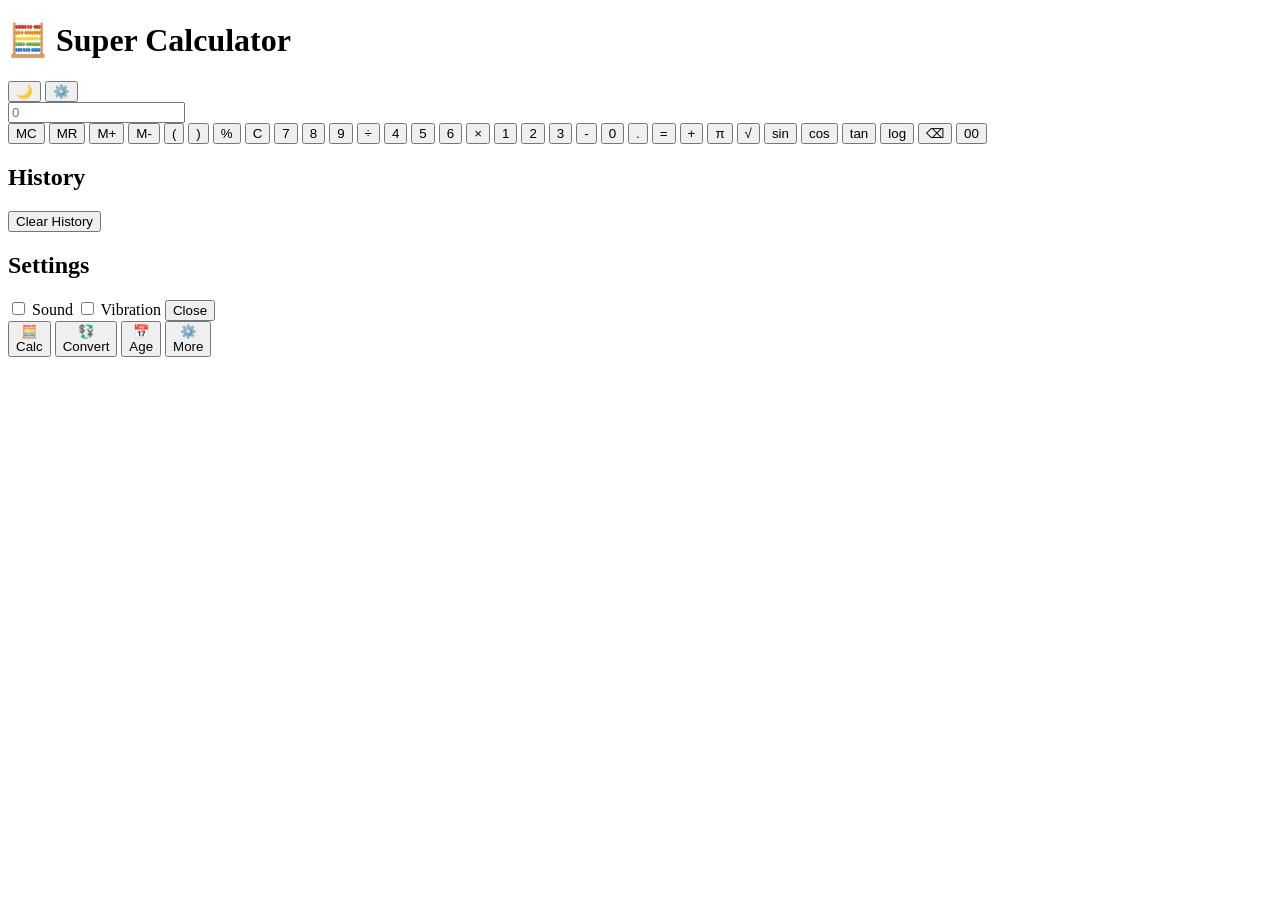
==== index.html @ e0eda681 "Update and rename intex.html to index.html" ====
<!DOCTYPE html>
<html lang="en">
<head>
<meta charset="UTF-8">
<meta name="viewport" content="width=device-width, initial-scale=1.0">

<title>Super Calculator Pro</title>

<link rel="stylesheet" href="style.css">

</head>

<body>

<!-- Animated Background -->
<div class="background"></div>

<!-- Calculator -->
<div class="calculator">

    <!-- Header -->
    <div class="header">

        <h1>🧮 Super Calculator</h1>

        <div class="header-buttons">

            <button id="themeBtn">🌙</button>

            <button id="settingsBtn">⚙️</button>

        </div>

    </div>

    <!-- Clock -->
    <div class="top-bar">

        <span id="liveDate"></span>

        <span id="liveClock"></span>

    </div>

    <!-- Display -->
    <div class="display">

        <div id="history"></div>

        <input
            id="result"
            type="text"
            readonly
            placeholder="0">

    </div>

    <!-- Buttons -->

    <div class="buttons">

        <!-- Row 1 -->

        <button>MC</button>
        <button>MR</button>
        <button>M+</button>
        <button>M-</button>

        <!-- Row 2 -->

        <button>(</button>
        <button>)</button>
        <button>%</button>
        <button>C</button>

        <!-- Row 3 -->

        <button>7</button>
        <button>8</button>
        <button>9</button>
        <button>÷</button>

        <!-- Row 4 -->

        <button>4</button>
        <button>5</button>
        <button>6</button>
        <button>×</button>

        <!-- Row 5 -->

        <button>1</button>
        <button>2</button>
        <button>3</button>
        <button>-</button>

        <!-- Row 6 -->

        <button>0</button>
        <button>.</button>
        <button>=</button>
        <button>+</button>

        <!-- Scientific -->

        <button>π</button>
        <button>√</button>
        <button>sin</button>
        <button>cos</button>

        <button>tan</button>
        <button>log</button>
        <button>⌫</button>
        <button>00</button>

    </div>

</div>

<!-- History Panel -->

<div class="history-panel">

<h2>History</h2>

<div id="historyList"></div>

<button id="clearHistory">

Clear History

</button>

</div>

<!-- Settings Popup -->

<div class="popup" id="settingsPopup">

<div class="popup-box">

<h2>Settings</h2>

<label>

<input type="checkbox" id="soundToggle">

Sound

</label>

<label>

<input type="checkbox" id="vibrationToggle">

Vibration

</label>

<button id="closePopup">

Close

</button>

</div>

</div>
<!-- Converter Page -->


<div id="converterPage" class="page" style="display:none;">

    <h2>🔄 Unit Converter</h2>

    <select id="converterType">
        <option value="length">📏 Length</option>
<option value="weight">⚖️ Weight</option>
<option value="temperature">🌡️ Temperature</option>
<option value="area">🟩 Area</option>
<option value="volume">🧪 Volume</option>
<option value="speed">🚗 Speed</option>
<option value="data">💾 Data Storage</option>
<option value="time">⏰ Time</option>
<option value="currency">💱 Currency</option>
    </select>

    <input
        type="number"
        id="converterInput"
        placeholder="Enter Value">
        
        <select id="fromUnit">
</select>

<select id="toUnit">
</select>

<button id="swapBtn">🔄 Swap Units</button>

    <button id="convertBtn">
        Convert
    </button>
    <button id="swapBtn">🔄 Swap Units</button>

    <h3 id="converterResult">
        Result
    </h3>

</div>
<!-- Bottom Navigation -->

<div class="bottom-nav">

<button class="nav-btn active">🧮<br>Calc</button>

<button class="nav-btn">💱<br>Convert</button>

<button class="nav-btn">📅<br>Age</button>

<button class="nav-btn">⚙️<br>More</button>

</div>


<script src="Script.js"></script>

</body>
</html>
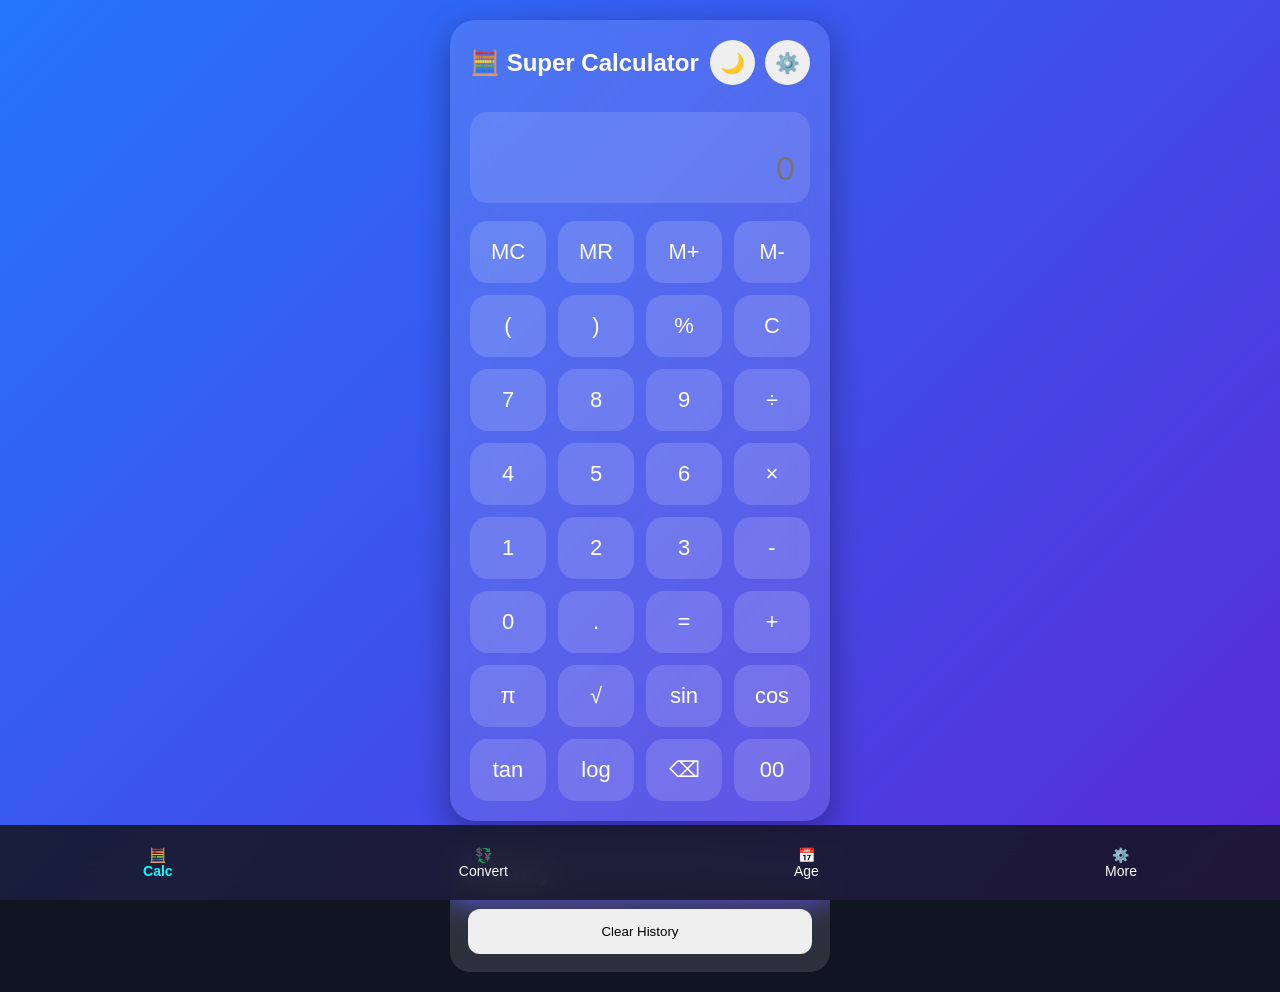
==== commit fe20f187: "Update index.html" ====
--- a/index.html
+++ b/index.html
@@ -223,7 +223,7 @@
 </div>
 
 
-<script src="Script.js"></script>
+<script src="script.js"></script>
 
 </body>
 </html>
--- a/style.css
+++ b/style.css
@@ -0,0 +1,502 @@
+
+
+/* ===========================
+   Super Calculator Pro CSS
+=========================== */
+
+*{
+    margin:0;
+    padding:0;
+    box-sizing:border-box;
+    font-family:Arial,sans-serif;
+}
+
+body{
+    min-height:100vh;
+    background:#101522;
+    display:flex;
+    flex-direction:column;
+    align-items:center;
+    padding:20px;
+    color:#fff;
+}
+
+/* Animated Background */
+
+.background{
+    position:fixed;
+    inset:0;
+    z-index:-1;
+    background:linear-gradient(-45deg,#00c6ff,#0072ff,#6a11cb,#2575fc);
+    background-size:400% 400%;
+    animation:bgMove 12s ease infinite;
+}
+
+@keyframes bgMove{
+    0%{background-position:0% 50%;}
+    50%{background-position:100% 50%;}
+    100%{background-position:0% 50%;}
+}
+
+/* Calculator */
+
+.calculator{
+
+    width:380px;
+    max-width:100%;
+
+    background:rgba(255,255,255,.12);
+
+    backdrop-filter:blur(18px);
+
+    border-radius:25px;
+
+    padding:20px;
+
+    box-shadow:0 10px 30px rgba(0,0,0,.35);
+
+}
+
+/* Header */
+
+.header{
+
+display:flex;
+
+justify-content:space-between;
+
+align-items:center;
+
+margin-bottom:15px;
+
+}
+
+.header h1{
+
+font-size:24px;
+
+}
+
+.header-buttons{
+
+display:flex;
+
+gap:10px;
+
+}
+
+.header button{
+
+width:45px;
+
+height:45px;
+
+border:none;
+
+border-radius:50%;
+
+cursor:pointer;
+
+font-size:20px;
+
+}
+
+/* Clock */
+
+.top-bar{
+
+display:flex;
+
+justify-content:space-between;
+
+margin-bottom:12px;
+
+font-size:14px;
+
+opacity:.9;
+
+}
+
+/* Display */
+
+.display{
+
+background:rgba(255,255,255,.12);
+
+padding:15px;
+
+border-radius:18px;
+
+margin-bottom:18px;
+
+}
+
+#history{
+
+height:22px;
+
+text-align:right;
+
+color:#ddd;
+
+font-size:15px;
+
+}
+
+#result{
+
+width:100%;
+
+border:none;
+
+outline:none;
+
+background:transparent;
+
+color:white;
+
+font-size:34px;
+
+text-align:right;
+
+}
+
+/* Buttons */
+
+.buttons{
+
+display:grid;
+
+grid-template-columns:repeat(4,1fr);
+
+gap:12px;
+
+}
+
+.buttons button{
+
+height:62px;
+
+border:none;
+
+border-radius:18px;
+
+background:rgba(255,255,255,.15);
+
+color:white;
+
+font-size:22px;
+
+cursor:pointer;
+
+transition:.25s;
+
+}
+
+.buttons button:hover{
+
+transform:translateY(-3px);
+
+box-shadow:0 0 18px cyan;
+
+}
+
+.buttons button:active{
+
+transform:scale(.92);
+
+}
+
+/* History */
+
+.history-panel{
+
+width:380px;
+
+max-width:100%;
+
+margin-top:20px;
+
+padding:18px;
+
+border-radius:20px;
+
+background:rgba(255,255,255,.12);
+
+backdrop-filter:blur(15px);
+
+}
+
+.history-panel h2{
+
+margin-bottom:10px;
+
+}
+
+#historyList{
+
+display:flex;
+
+flex-direction:column;
+
+gap:8px;
+
+max-height:180px;
+
+overflow:auto;
+
+}
+
+.history-item{
+
+padding:10px;
+
+border-radius:10px;
+
+background:rgba(255,255,255,.10);
+
+cursor:pointer;
+
+}
+
+#clearHistory{
+
+margin-top:12px;
+
+width:100%;
+
+height:45px;
+
+border:none;
+
+border-radius:12px;
+
+cursor:pointer;
+
+}
+
+/* Popup */
+
+.popup{
+
+display:none;
+
+position:fixed;
+
+inset:0;
+
+background:rgba(0,0,0,.5);
+
+justify-content:center;
+
+align-items:center;
+
+}
+
+.popup-box{
+
+background:white;
+
+color:black;
+
+width:300px;
+
+padding:20px;
+
+border-radius:18px;
+
+}
+
+.popup-box h2{
+
+margin-bottom:15px;
+
+}
+
+.popup-box label{
+
+display:block;
+
+margin:12px 0;
+
+}
+
+.popup-box button{
+
+margin-top:15px;
+
+width:100%;
+
+height:42px;
+
+border:none;
+
+border-radius:10px;
+
+cursor:pointer;
+
+}
+
+/* Light Theme */
+
+body.light{
+
+background:#eeeeee;
+
+color:black;
+
+}
+
+body.light #result{
+
+color:black;
+
+}
+
+body.light .calculator,
+body.light .history-panel{
+
+background:rgba(255,255,255,.75);
+
+}
+
+/* Mobile */
+
+@media(max-width:480px){
+
+.calculator,
+.history-panel{
+
+width:100%;
+
+}
+
+.buttons button{
+
+height:58px;
+
+font-size:20px;
+
+}
+
+#result{
+
+font-size:28px;
+
+}
+
+}
+/* Bottom Navigation */
+
+.bottom-nav{
+
+position:fixed;
+
+bottom:0;
+
+left:0;
+
+width:100%;
+
+height:75px;
+
+background:rgba(20,20,30,.85);
+
+backdrop-filter:blur(15px);
+
+display:flex;
+
+justify-content:space-around;
+
+align-items:center;
+
+}
+
+.nav-btn{
+
+background:none;
+
+border:none;
+
+color:white;
+
+font-size:14px;
+
+cursor:pointer;
+
+}
+
+.nav-btn.active{
+
+color:#00ffff;
+
+font-weight:bold;
+
+
+}
+/* Converter Page */
+
+.page{
+
+width:380px;
+
+max-width:100%;
+
+margin-top:20px;
+
+padding:20px;
+
+background:rgba(255,255,255,.12);
+
+backdrop-filter:blur(15px);
+
+border-radius:20px;
+
+}
+
+.page h2{
+
+margin-bottom:15px;
+
+}
+
+.page select,
+.page input{
+
+width:100%;
+
+height:45px;
+
+margin-bottom:15px;
+
+border:none;
+
+border-radius:10px;
+
+padding:10px;
+
+}
+
+.page button{
+
+width:100%;
+
+height:45px;
+
+border:none;
+
+border-radius:10px;
+
+cursor:pointer;
+
+font-size:18px;
+
+}
+
+#converterResult{
+
+margin-top:20px;
+
+text-align:center;
+
+}
